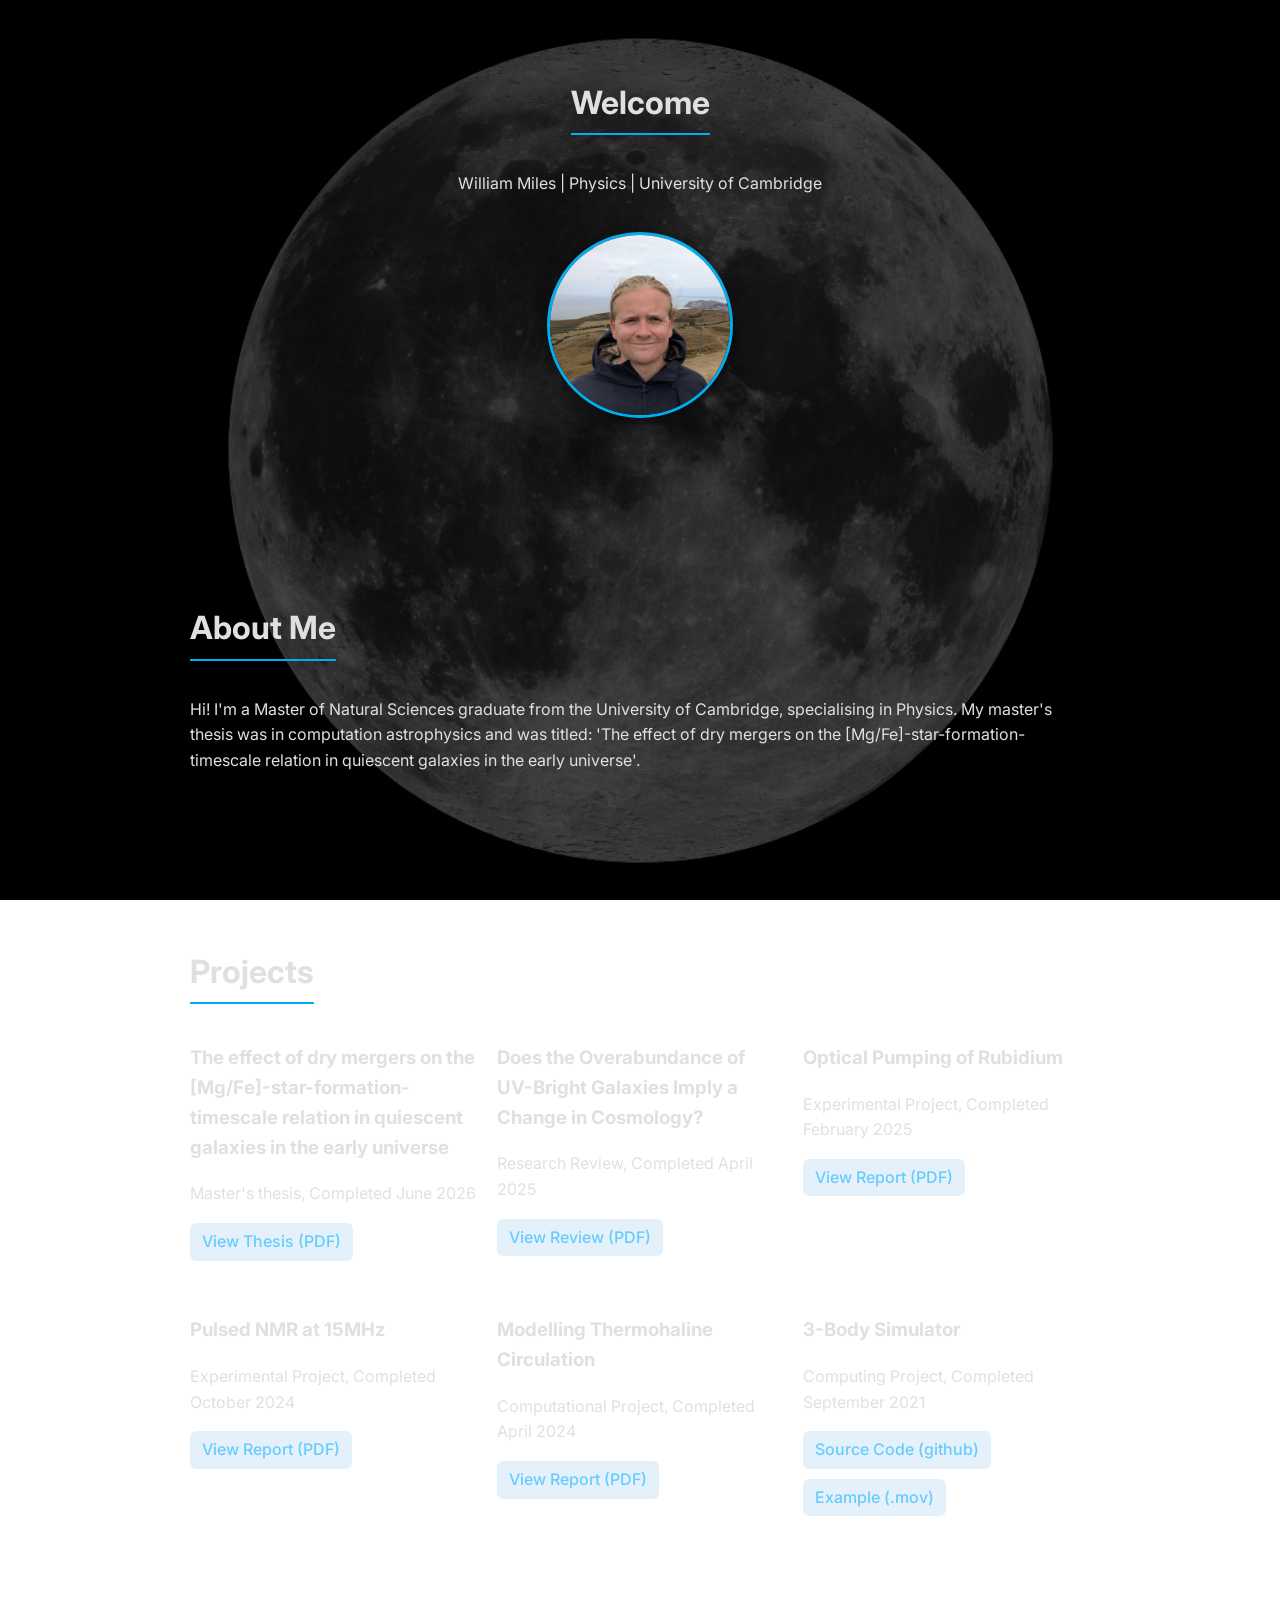
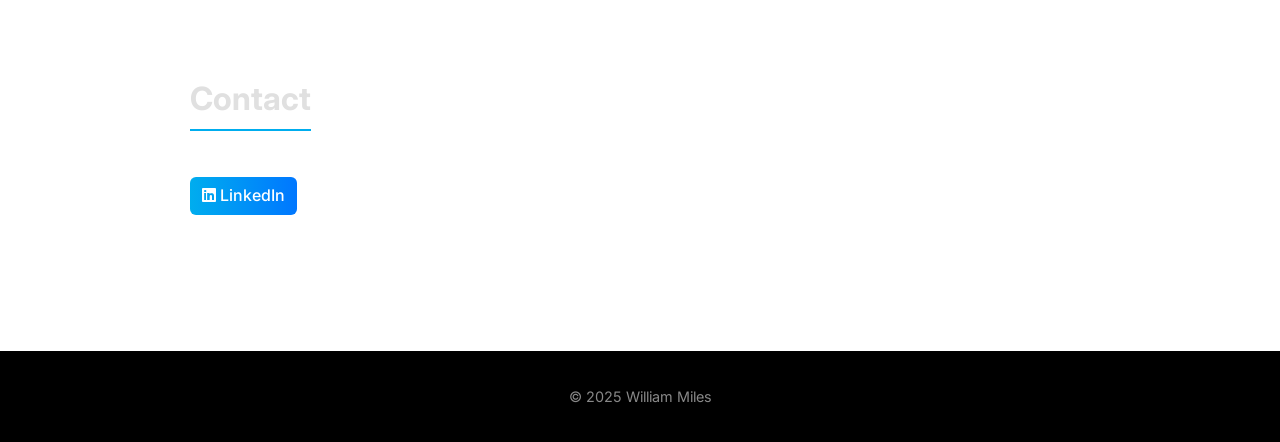
==== index.html @ 2899de9b "Update index.html" ====
<!DOCTYPE html>
<html lang="en">
<head>
  <meta charset="UTF-8">
  <meta name="viewport" content="width=device-width, initial-scale=1.0">
  <title>William Miles | University of Cambridge</title>
  <link rel="icon" type="image/png" href="assets/images/favicon.png">
  <link rel="stylesheet" href="assets/style.css">
  <!-- Google Fonts -->
  <link href="https://fonts.googleapis.com/css2?family=Inter:wght@300;500;700&display=swap" rel="stylesheet">
  <link rel="stylesheet" href="https://cdnjs.cloudflare.com/ajax/libs/font-awesome/6.4.0/css/all.min.css">
</head>
<body>
  <div id="progress"></div>
  <!-- Header / Navbar -->

  <!-- Home Section -->
  <section id="home" class="section center">
    <h2>Welcome</h2>
    <p>William Miles | Physics | University of Cambridge</p>
    <img src="assets/images/profile.jpg" alt="Profile photo" class="profile-pic">
  </section>

  <!-- About Section -->
  <section id="about" class="section">
    <h2>About Me</h2>
    <p>Hi! I'm a Master of Natural Sciences graduate from the University of Cambridge, specialising in Physics.
      My master's thesis was in computation astrophysics and was titled: 'The effect of dry mergers on the [Mg/Fe]-star-formation-timescale relation in quiescent galaxies in the early universe'.
    </p>
  </section>

 <!-- Projects Section -->
<section id="projects" class="section">
  <h2>Projects</h2>
  
  <div class="project-grid">
    <article>
      <h3>The effect of dry mergers on the [Mg/Fe]-star-formation-timescale relation in quiescent galaxies in the early universe</h3>
      <p>Master's thesis, Completed June 2026</p>
      <p><a href="assets/reports/wm340.pdf" target="_blank">View Thesis (PDF)</a></p>
    </article>
    
    <article>
      <h3>Does the Overabundance of UV-Bright Galaxies Imply a Change in Cosmology?</h3>
      <p>Research Review, Completed April 2025</p>
      <p><a href="assets/reports/research_review.pdf" target="_blank">View Review (PDF)</a></p>
    </article>
      
    <article>
      <h3>Optical Pumping of Rubidium</h3>
      <p>Experimental Project, Completed February 2025</p>
      <p><a href="assets/reports/experiment2.pdf" target="_blank">View Report (PDF)</a></p>
    </article>
    
    <article>
      <h3>Pulsed NMR at 15MHz</h3>
      <p>Experimental Project, Completed October 2024</p>
      <p><a href="assets/reports/experiment1.pdf" target="_blank">View Report (PDF)</a></p>
    </article>
    
    <article>
      <h3>Modelling Thermohaline Circulation</h3>
      <p>Computational Project, Completed April 2024</p>
      <p><a href="assets/reports/QES.pdf" target="_blank">View Report (PDF)</a></p>
    </article>
      
    <article>
      <h3>3-Body Simulator</h3>
      <p>Computing Project, Completed September 2021</p>
      <div class="project-links">
        <!-- Link to source code (GitHub or local repo) -->
        <a href="https://github.com/will9104/3-Body-Simulator-" target="_blank" >Source Code (github)</a>
    
        <!-- Link to .mov example simulation stored in repo -->
        <a href="assets/projects/3body/3body_example.mov" target="_blank">Example (.mov)</a>
      </div>
    </article>

  </div>
</section>


  <!-- Contact Section -->
  <section id="contact" class="section">
    <h2>Contact</h2>
    <p><a href="https://linkedin.com/in/william-miles-cam" target="_blank" class="btn"><i class="fab fa-linkedin"></i> LinkedIn</a></p>
  </section>

  <!-- Footer -->
  <footer>
    <p>© 2025 William Miles</p>
  </footer>
  <script src="assets/script.js"></script>
</body>
</html>
---- assets/style.css ----
/* Global Styles */
body {
  font-family: 'Inter', sans-serif;
  margin: 0;
  background: #0d0d0d;
  color: #e0e0e0;
  line-height: 1.6;
  scroll-behavior: smooth;
}

/* Background Image */
body {
  font-family: 'Inter', sans-serif;
  margin: 0;
  background: url("images/earth.jpg") no-repeat center center fixed;
  background-size: cover;
  color: #e0e0e0;
  line-height: 1.6;
  scroll-behavior: smooth;
  position: relative;
  z-index: 1;
}

/* Dark overlay for readability */
body::before {
  content: "";
  position: fixed;
  top: 0;
  left: 0;
  width: 100%;
  height: 100%;
  background: rgba(0, 0, 0, 0.7); /* adjust opacity here */
  z-index: -1; /* stays behind content */
}

/* Navbar */
header {
  position: fixed;
  width: 100%;
  top: 0;
  background: #000;
  color: white;
  display: flex;
  justify-content: space-between;
  align-items: center;
  padding: 1em 2em;
  box-shadow: 0 2px 10px rgba(0,0,0,0.7);
  z-index: 1000;
}

header h1 {
  margin: 0;
  font-size: 1.2em;
  font-weight: 700;
}

nav a {
  margin: 0 1em;
  color: #e0e0e0;
  text-decoration: none;
  font-weight: 500;
  transition: color 0.3s;
}

nav a:hover {
  color: #00adee; /* accent color */
}

/* Sections */
.section {
  padding: 50px 20px 80px;
  max-width: 900px;
  margin: auto;
}

/* Hidden state */
.section {
  opacity: 0;
  transform: translateY(30px);
  transition: opacity 0.8s ease, transform 0.8s ease;
}

/* Visible state (added by JS) */
.section.visible {
  opacity: 1;
  transform: translateY(0);
}

.section h2 {
  font-size: 2em;
  margin-bottom: 20px;
  border-bottom: 2px solid #00adee;
  display: inline-block;
  padding-bottom: 5px;
}

/* Center content for home */
.center {
  text-align: center;
}

/* Project Cards */
.project-grid {
  display: grid;
  grid-template-columns: repeat(auto-fit, minmax(250px, 1fr));
  gap: 20px;
}

.card {
  background: #1a1a1a;
  padding: 20px;
  border-radius: 10px;
  box-shadow: 0 4px 15px rgba(0,0,0,0.6);
  transition: transform 0.2s, box-shadow 0.2s;
}

.card:hover {
  transform: translateY(-5px);
  box-shadow: 0 8px 20px rgba(0,0,0,0.8);
}

.card h3 {
  margin-top: 0;
  color: #00adee;
}

/* Buttons */
.btn {
  display: inline-block;
  margin-top: 10px;
  padding: 10px 15px;
  background: linear-gradient(90deg, #00adee, #0077ff);
  color: white;
  text-decoration: none;
  border-radius: 5px;
  transition: transform 0.2s, opacity 0.2s;
}

.btn:hover {
  opacity: 0.9;
  transform: translateY(-2px);
}

/* Footer */
footer {
  background: #000;
  color: #888;
  text-align: center;
  padding: 20px;
  margin-top: 40px;
  font-size: 0.9em;
}

#progress {
  position: fixed;
  top: 0;
  left: 0;
  height: 4px;
  background: linear-gradient(90deg, #00adee, #0077ff);
  width: 0%;
  z-index: 2000;
}

.project-links {
  display: flex;
  gap: 10px;
  flex-wrap: wrap;
  margin-top: 10px;
}

.profile-pic {
  width: 180px;         /* adjust size */
  height: 180px;
  object-fit: cover;    /* crops nicely */
  border-radius: 50%;   /* makes it circular */
  border: 3px solid #00adee; /* gradient color matches your theme */
  margin: 20px 0;
  box-shadow: 0 0 15px rgba(0, 0, 0, 0.5);
}

/* General link styling */
a {
  color: #66ccff; /* bright blue for visibility */
  text-decoration: none;
  font-weight: 500;
  transition: color 0.3s ease, background-color 0.3s ease;
}

/* Add padding and background for better contrast */
a.btn, 
.project-grid a {
  background-color: rgba(0, 119, 204, 0.1);
  padding: 6px 12px;
  border-radius: 6px;
  display: inline-block;
}

/* Hover effect */
a:hover, 
a:focus {
  color: #ffffff;
  background-color: #004080;
  text-decoration: none;
}

/* Specific link button style (for contact section) */
.btn {
  color: #fff;
  background-color: #0077cc;
  padding: 8px 16px;
  border-radius: 6px;
}

.btn:hover {
  background-color: #005fa3;
}
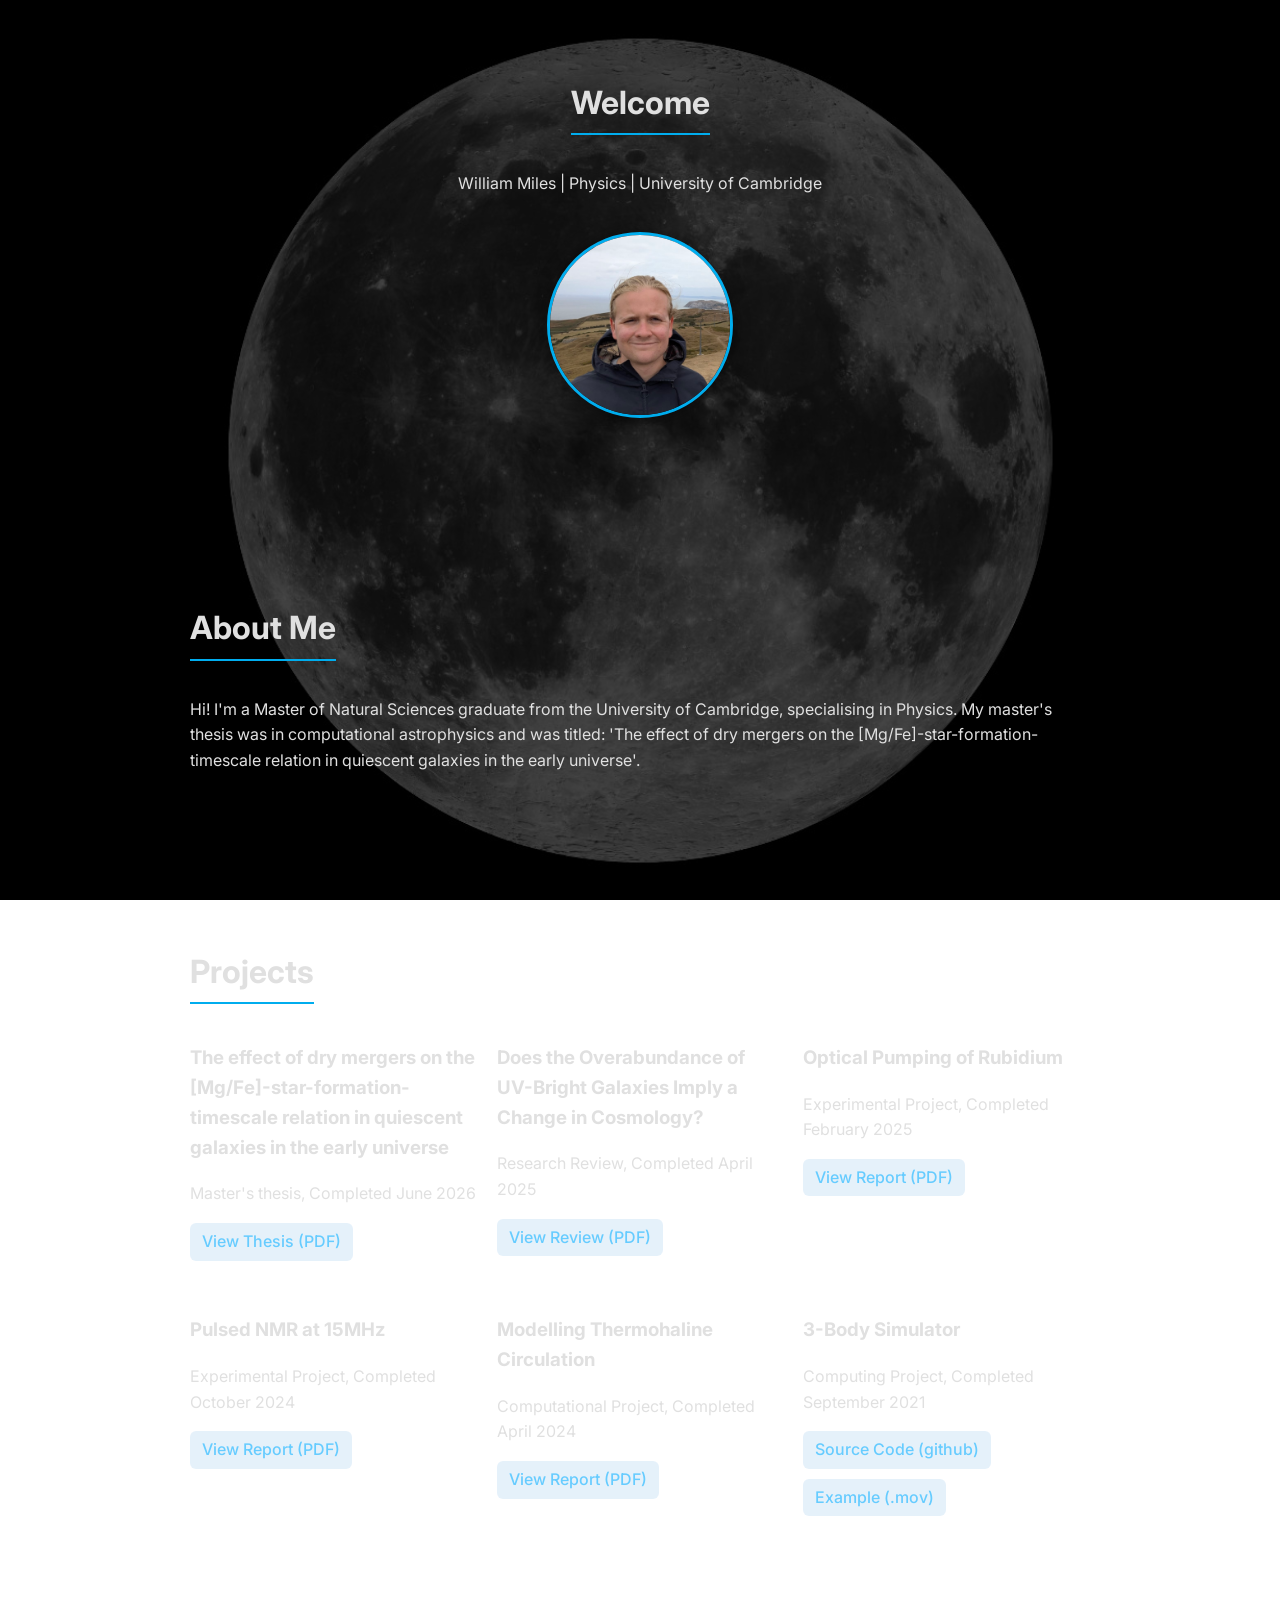
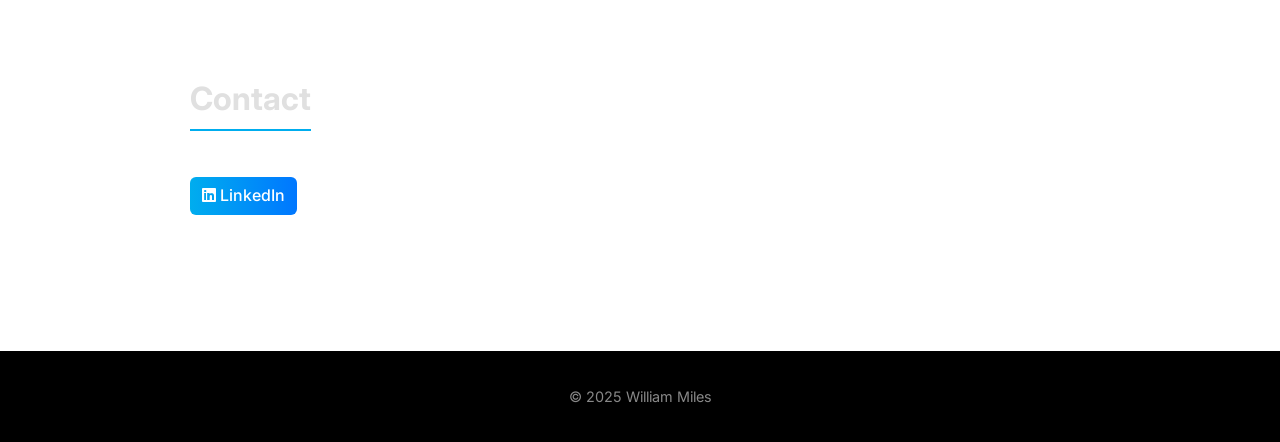
==== commit 112ea4f3: "Update index.html" ====
--- a/index.html
+++ b/index.html
@@ -25,7 +25,7 @@
   <section id="about" class="section">
     <h2>About Me</h2>
     <p>Hi! I'm a Master of Natural Sciences graduate from the University of Cambridge, specialising in Physics.
-      My master's thesis was in computation astrophysics and was titled: 'The effect of dry mergers on the [Mg/Fe]-star-formation-timescale relation in quiescent galaxies in the early universe'.
+      My master's thesis was in computational astrophysics and was titled: 'The effect of dry mergers on the [Mg/Fe]-star-formation-timescale relation in quiescent galaxies in the early universe'.
     </p>
   </section>
 
@@ -37,7 +37,7 @@
     <article>
       <h3>The effect of dry mergers on the [Mg/Fe]-star-formation-timescale relation in quiescent galaxies in the early universe</h3>
       <p>Master's thesis, Completed June 2026</p>
-      <p><a href="assets/reports/wm340.pdf" target="_blank">View Thesis (PDF)</a></p>
+      <p><a href="assets/reports/wm340_100_Report.pdf" target="_blank">View Thesis (PDF)</a></p>
     </article>
     
     <article>
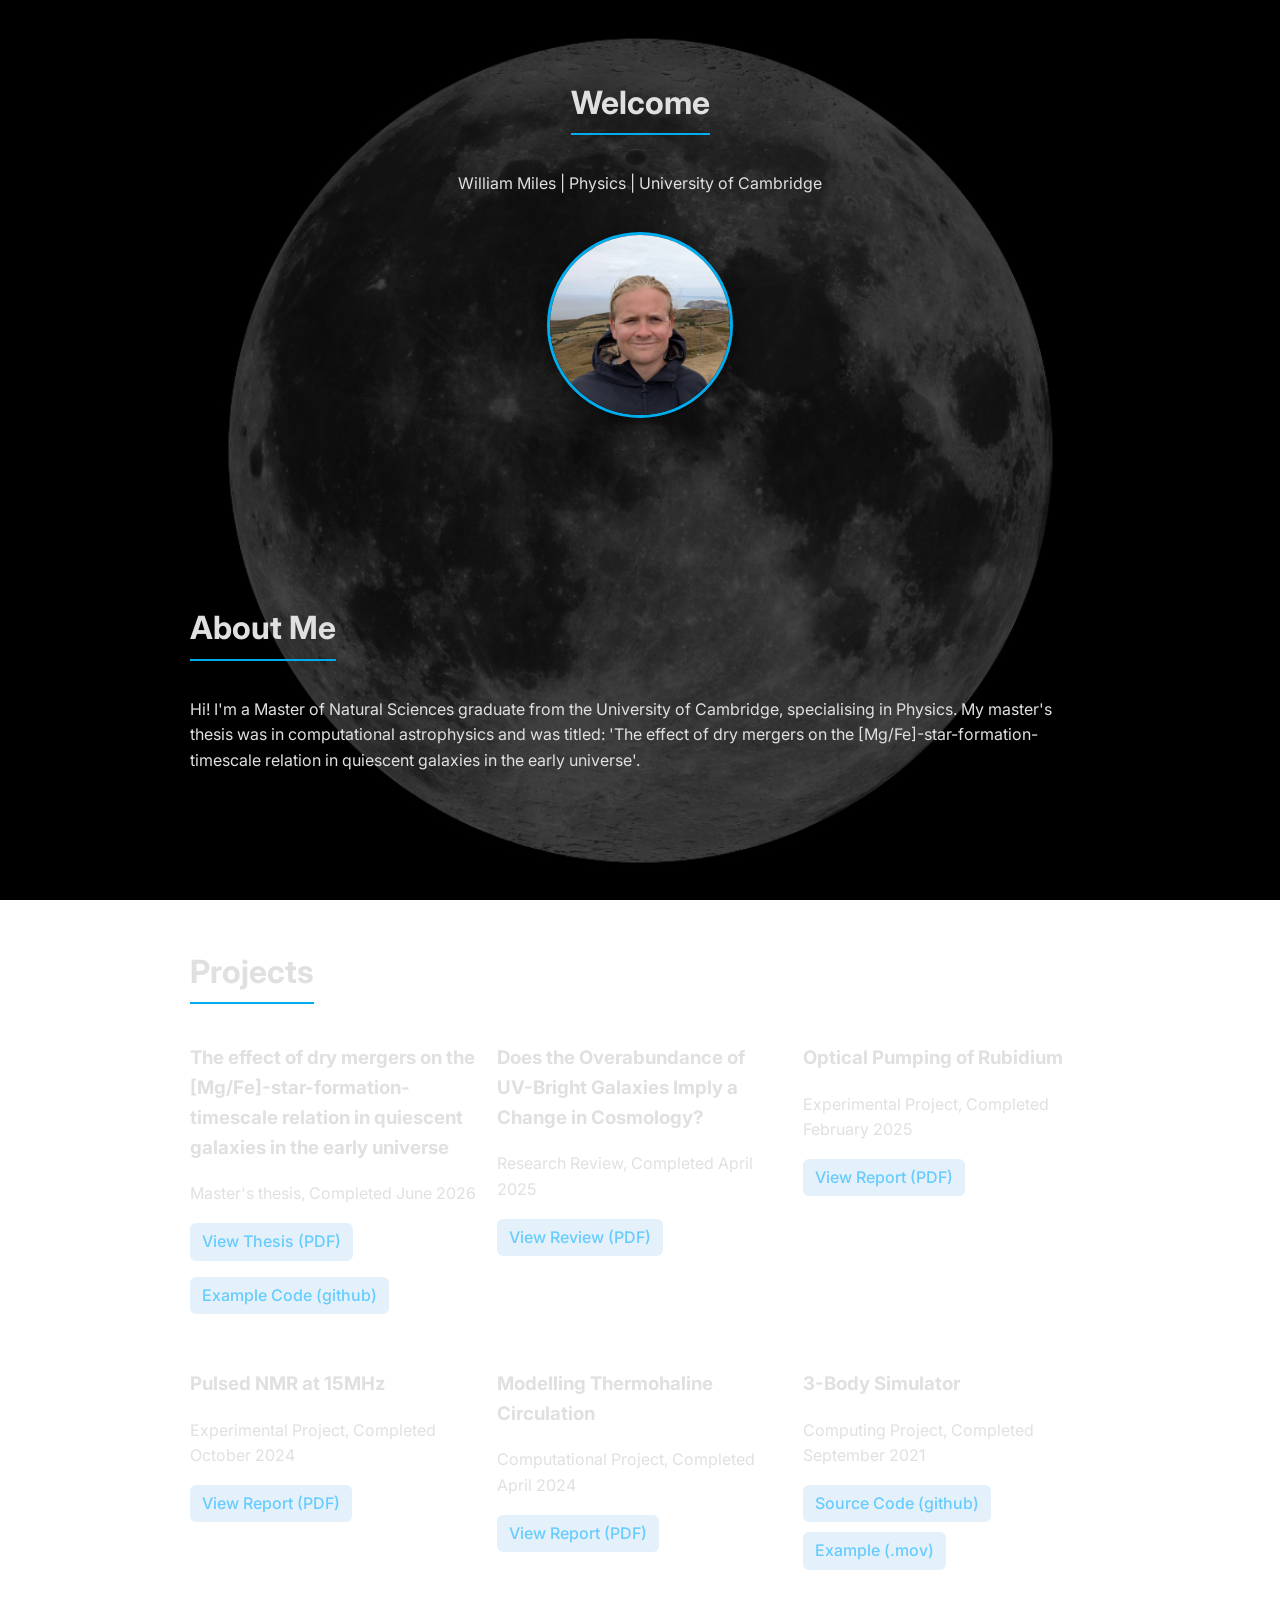
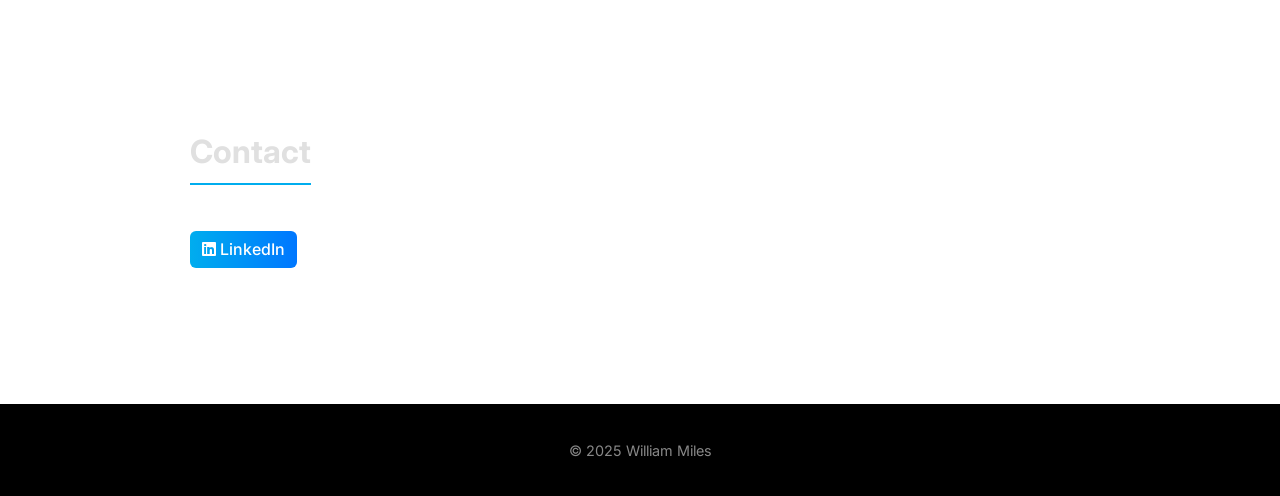
==== commit f95dd2d5: "Update index.html" ====
--- a/index.html
+++ b/index.html
@@ -37,7 +37,8 @@
     <article>
       <h3>The effect of dry mergers on the [Mg/Fe]-star-formation-timescale relation in quiescent galaxies in the early universe</h3>
       <p>Master's thesis, Completed June 2026</p>
-      <p><a href="assets/reports/wm340_100_Report.pdf" target="_blank">View Thesis (PDF)</a></p>
+      <p><a href="assets/reports/wm340_Report.pdf" target="_blank">View Thesis (PDF)</a></p>
+      <p><a href="https://github.com/will9104/VICE_Example_Code" target="_blank" >Example Code (github)</a></p>
     </article>
     
     <article>
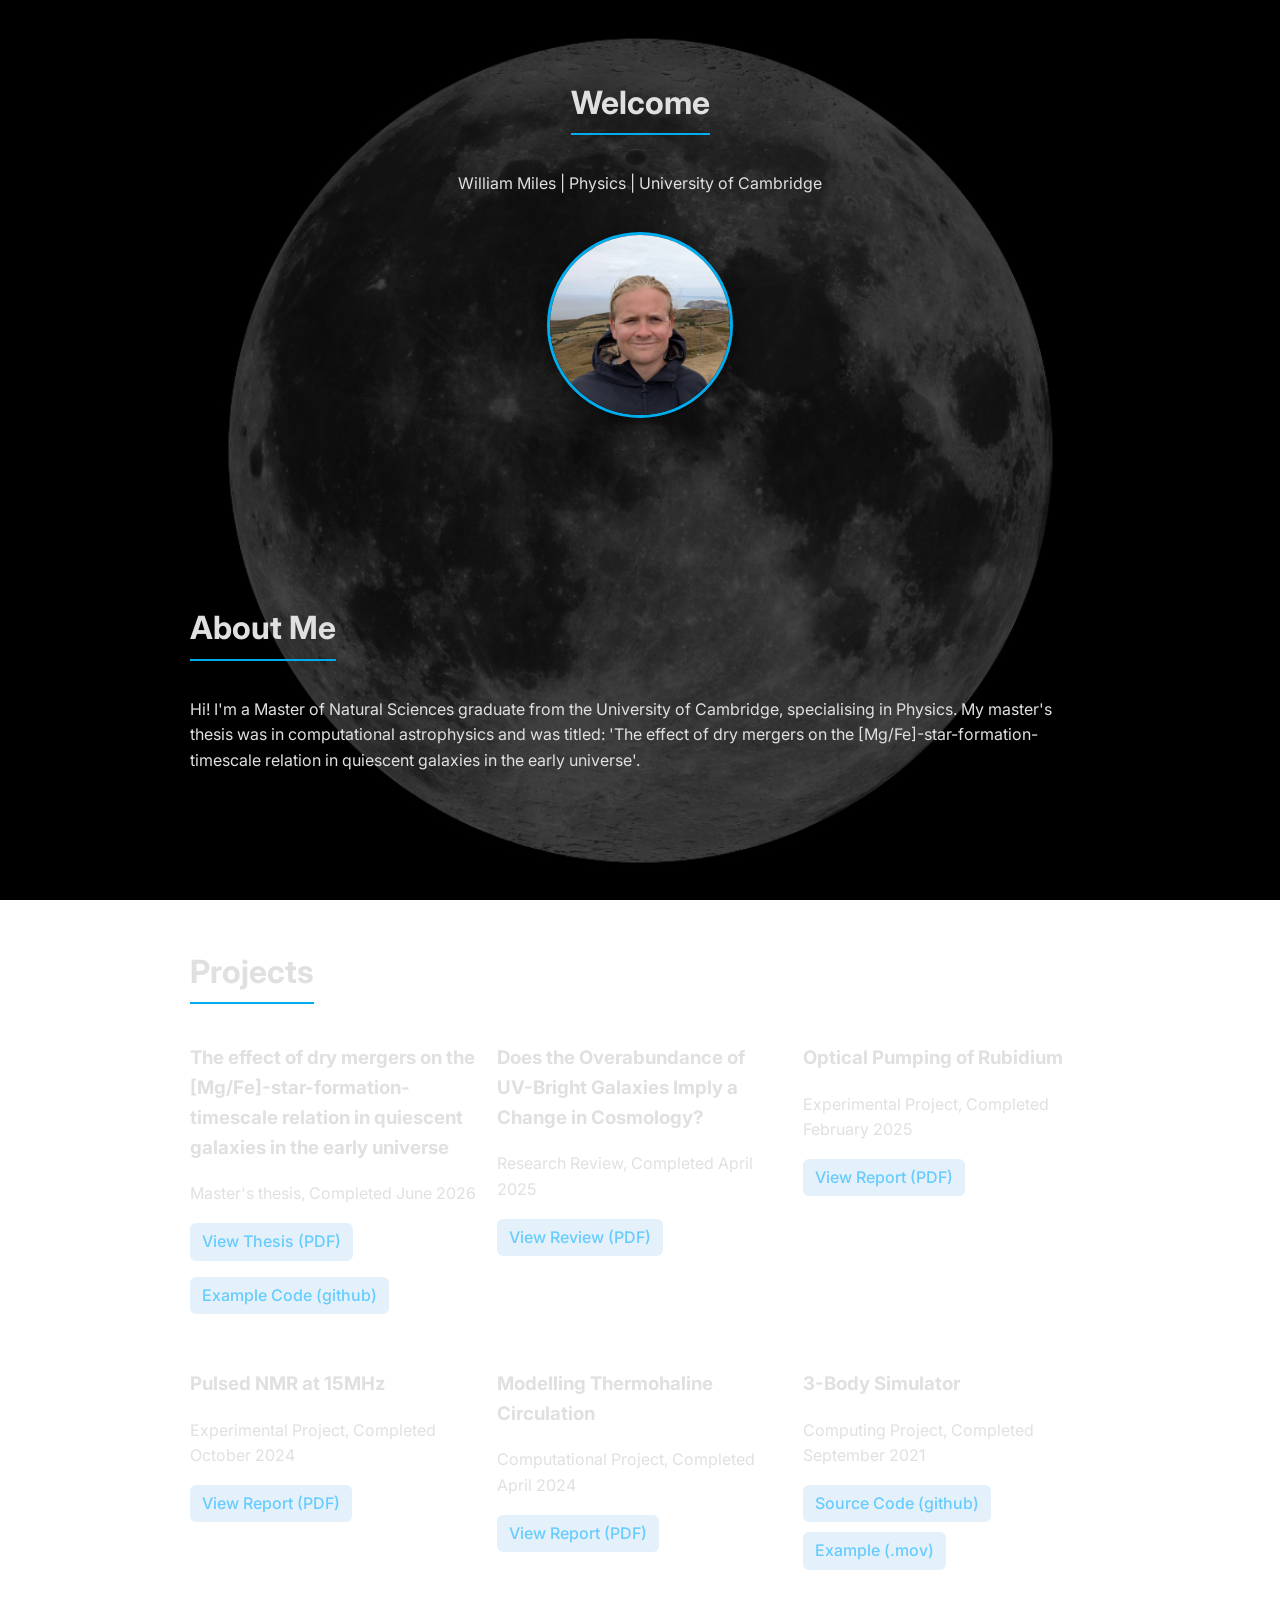
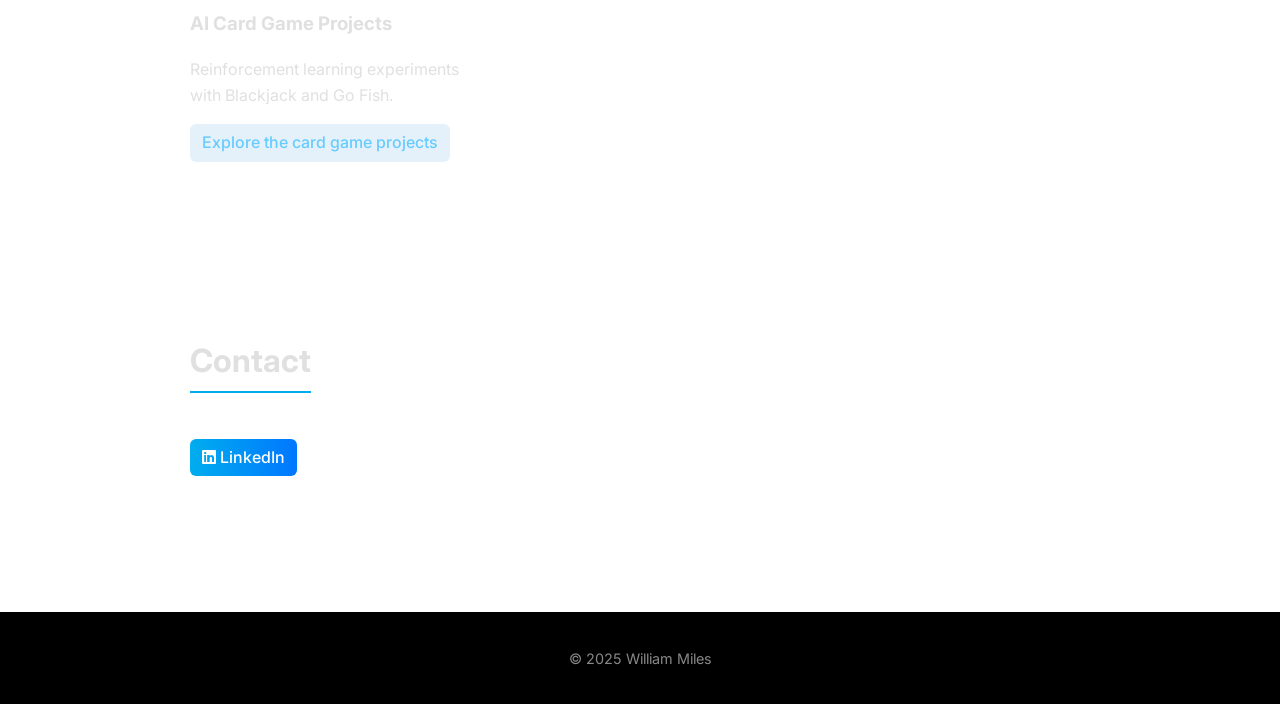
==== commit 693477ea: "updating for cards" ====
--- a/index.html
+++ b/index.html
@@ -77,6 +77,12 @@
       </div>
     </article>
 
+    <article>
+      <h3>AI Card Game Projects</h3>
+      <p>Reinforcement learning experiments with Blackjack and Go Fish.</p>
+      <p><a href="card-games.html">Explore the card game projects</a></p>
+    </article>
+
   </div>
 </section>
 
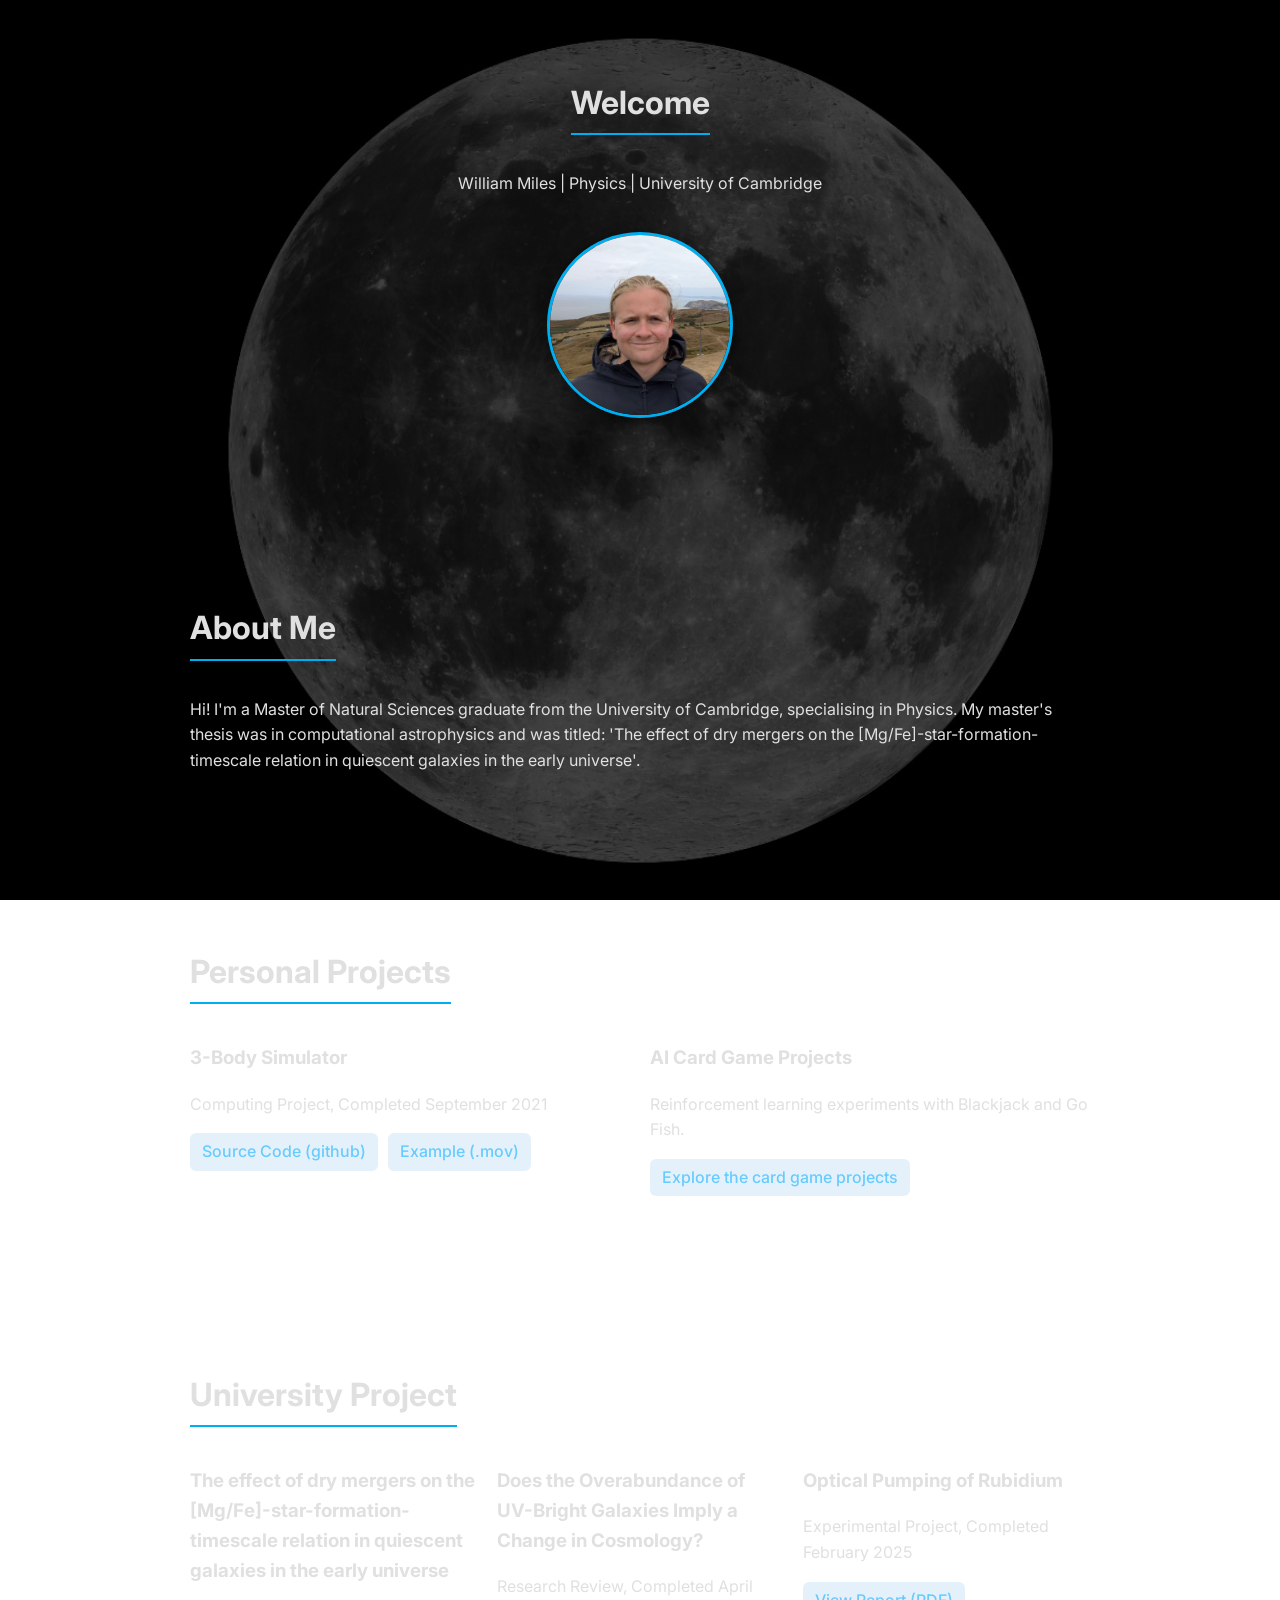
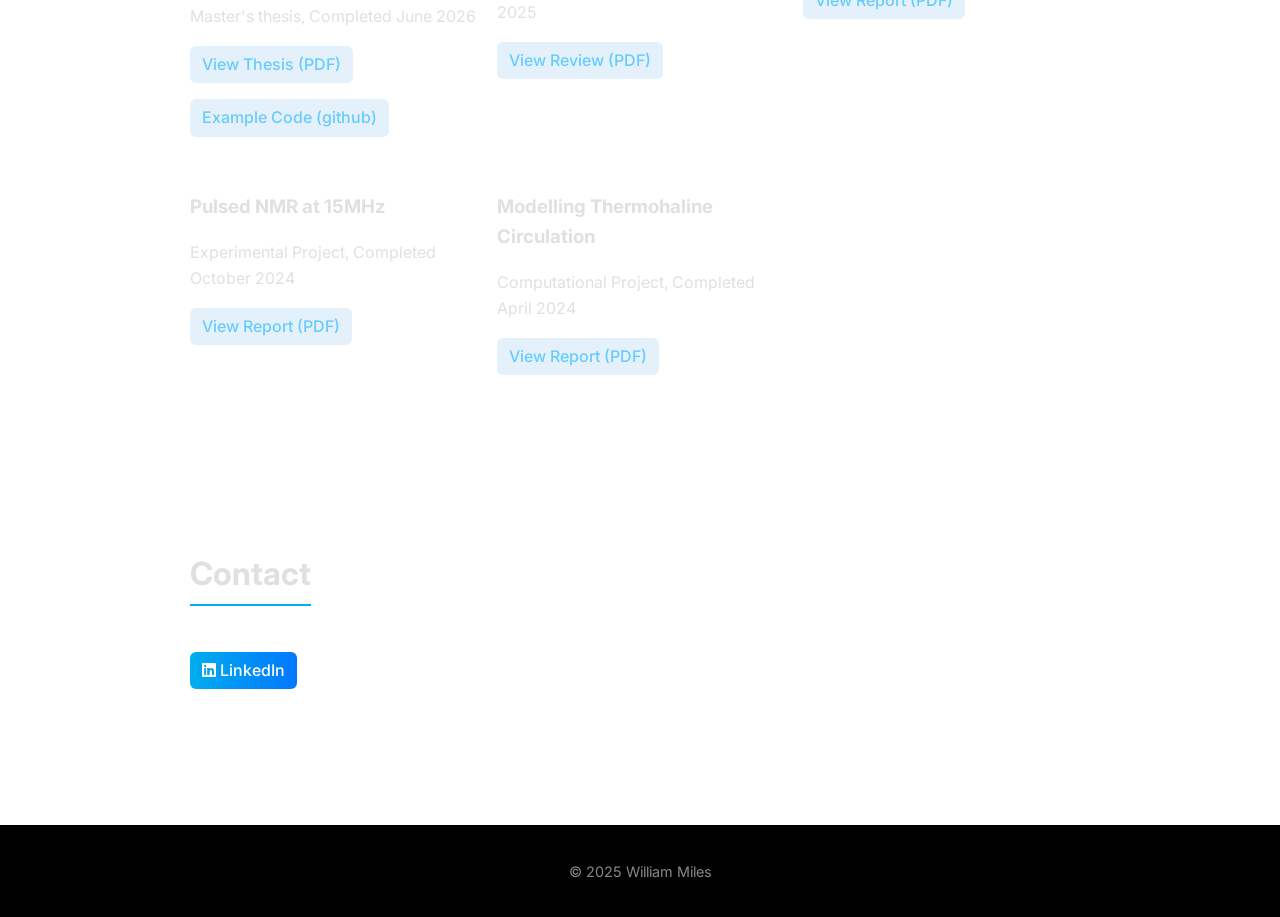
==== commit a7bae33c: "updated naming" ====
--- a/index.html
+++ b/index.html
@@ -29,9 +29,33 @@
     </p>
   </section>
 
+<section id="personal projects" class="section">
+  <h2>Personal Projects</h2>
+
+  <div class="project-grid">
+    <article>
+      <h3>3-Body Simulator</h3>
+      <p>Computing Project, Completed September 2021</p>
+      <div class="project-links">
+        <!-- Link to source code (GitHub or local repo) -->
+        <a href="https://github.com/will9104/3-Body-Simulator-" target="_blank" >Source Code (github)</a>
+    
+        <!-- Link to .mov example simulation stored in repo -->
+        <a href="assets/projects/3body/3body_example.mov" target="_blank">Example (.mov)</a>
+      </div>
+    </article>
+
+    <article>
+      <h3>AI Card Game Projects</h3>
+      <p>Reinforcement learning experiments with Blackjack and Go Fish.</p>
+      <p><a href="card-games.html">Explore the card game projects</a></p>
+    </article>
+  </div>
+</section>
+
  <!-- Projects Section -->
-<section id="projects" class="section">
-  <h2>Projects</h2>
+<section id="uni projects" class="section">
+  <h2>University Project</h2>
   
   <div class="project-grid">
     <article>
@@ -64,24 +88,6 @@
       <p>Computational Project, Completed April 2024</p>
       <p><a href="assets/reports/QES.pdf" target="_blank">View Report (PDF)</a></p>
     </article>
-      
-    <article>
-      <h3>3-Body Simulator</h3>
-      <p>Computing Project, Completed September 2021</p>
-      <div class="project-links">
-        <!-- Link to source code (GitHub or local repo) -->
-        <a href="https://github.com/will9104/3-Body-Simulator-" target="_blank" >Source Code (github)</a>
-    
-        <!-- Link to .mov example simulation stored in repo -->
-        <a href="assets/projects/3body/3body_example.mov" target="_blank">Example (.mov)</a>
-      </div>
-    </article>
-
-    <article>
-      <h3>AI Card Game Projects</h3>
-      <p>Reinforcement learning experiments with Blackjack and Go Fish.</p>
-      <p><a href="card-games.html">Explore the card game projects</a></p>
-    </article>
 
   </div>
 </section>
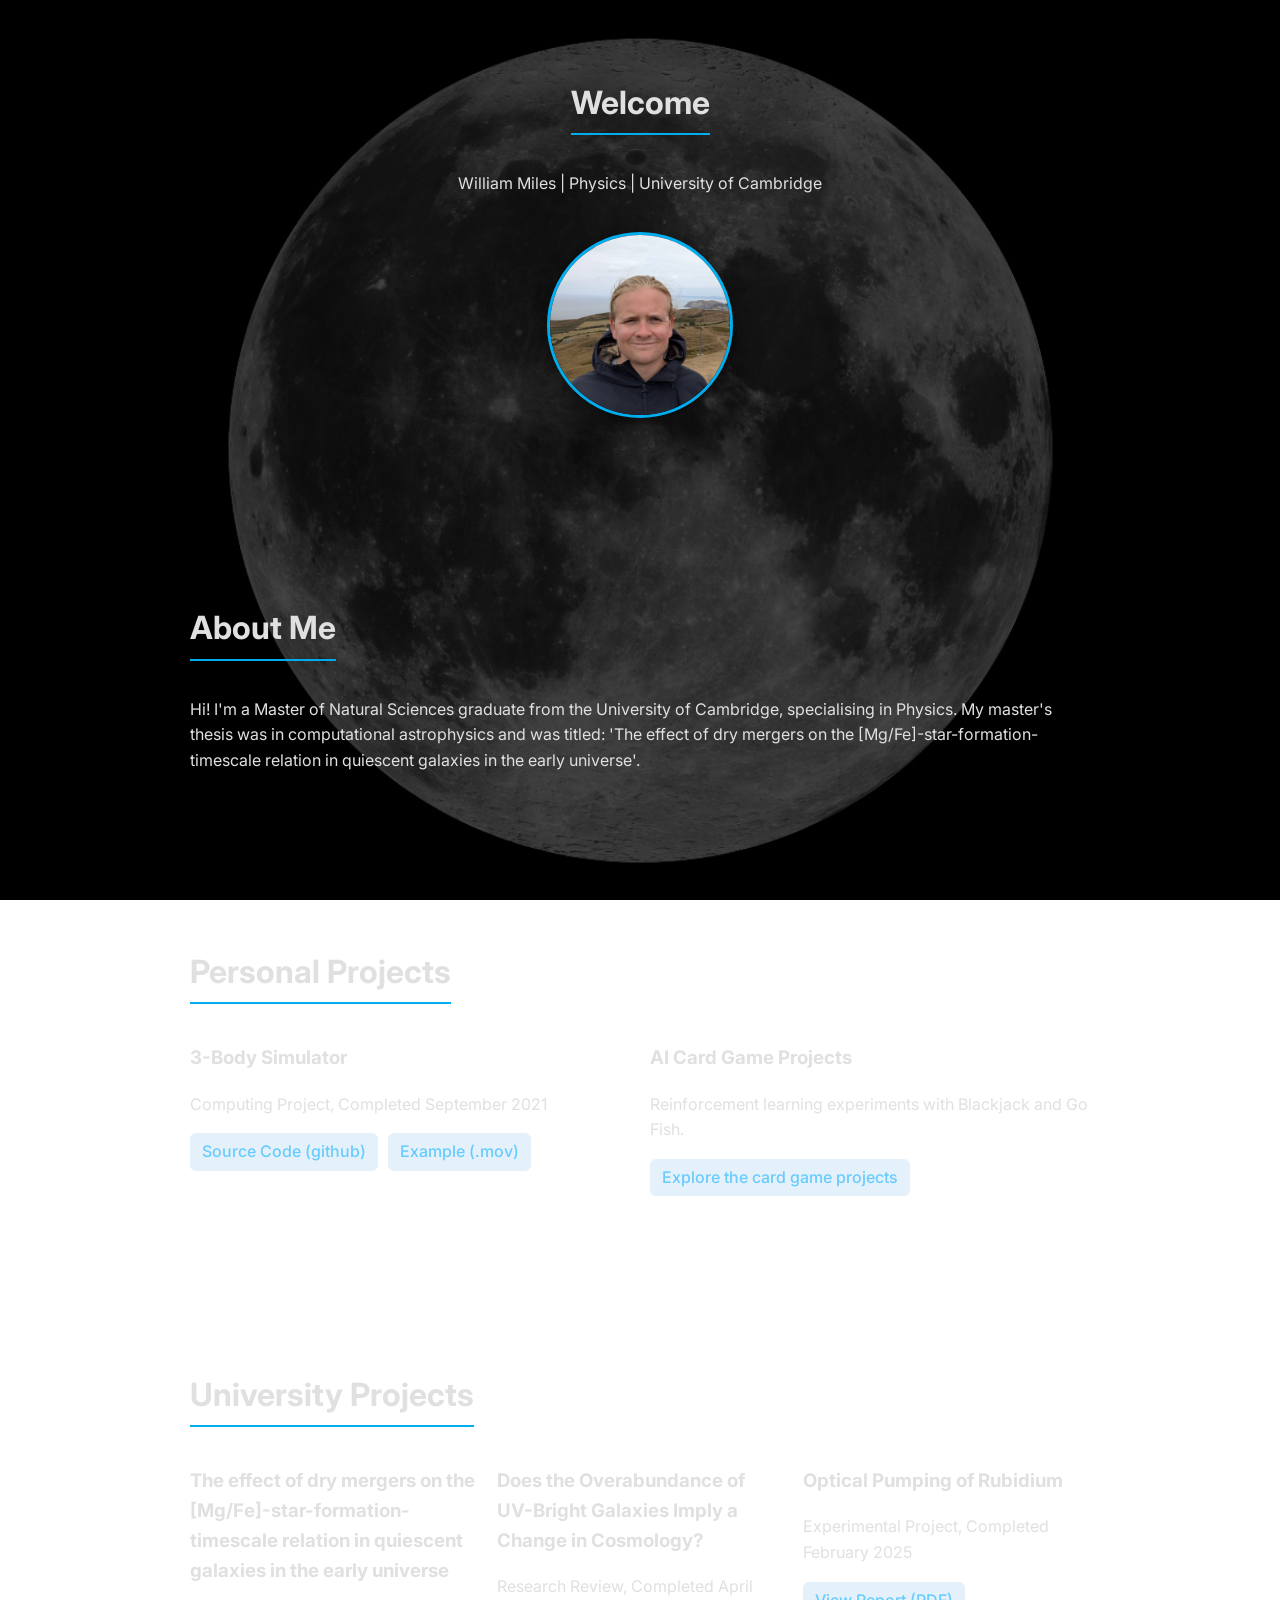
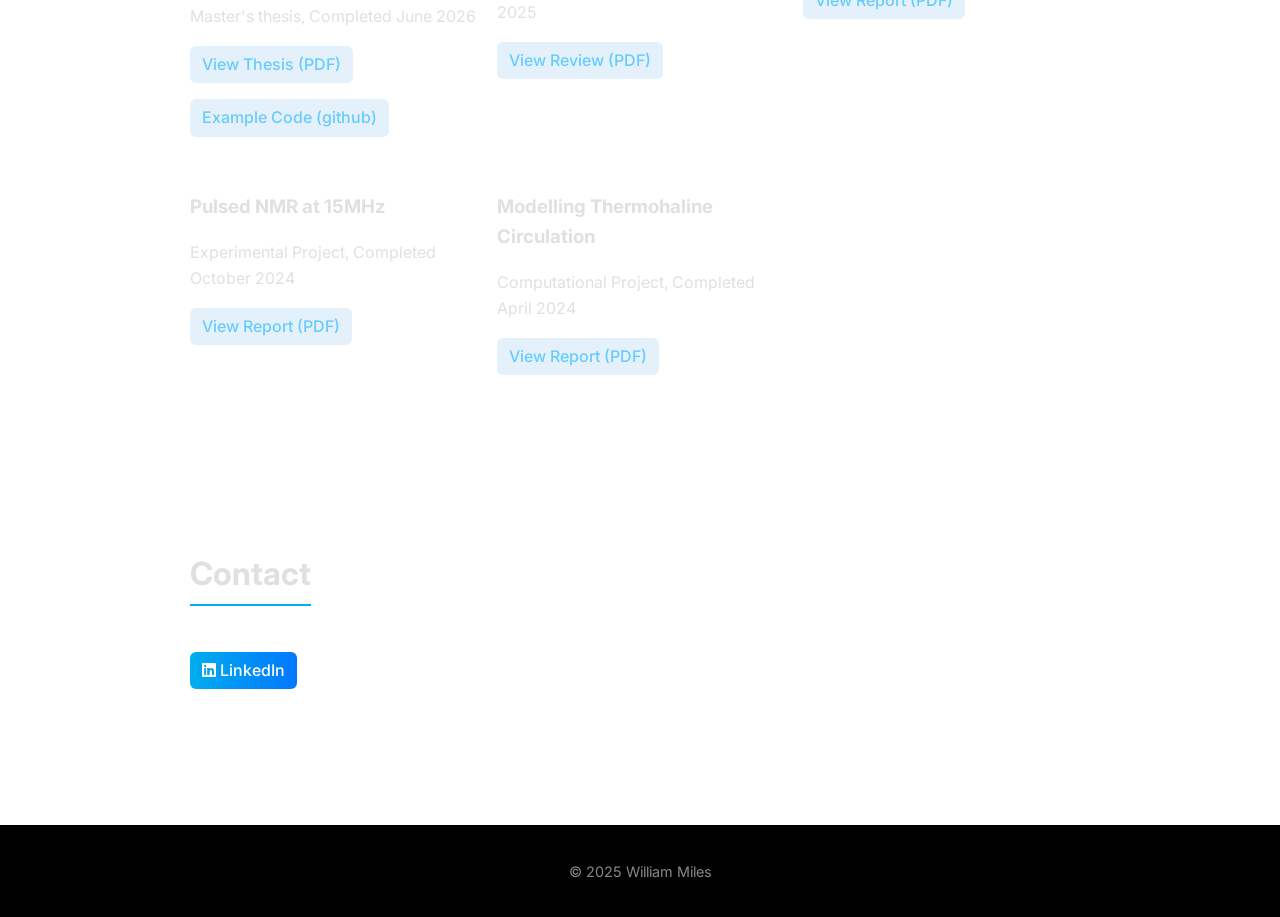
==== commit 0ef8636e: "Update index.html" ====
--- a/index.html
+++ b/index.html
@@ -55,7 +55,7 @@
 
  <!-- Projects Section -->
 <section id="uni projects" class="section">
-  <h2>University Project</h2>
+  <h2>University Projects</h2>
   
   <div class="project-grid">
     <article>
